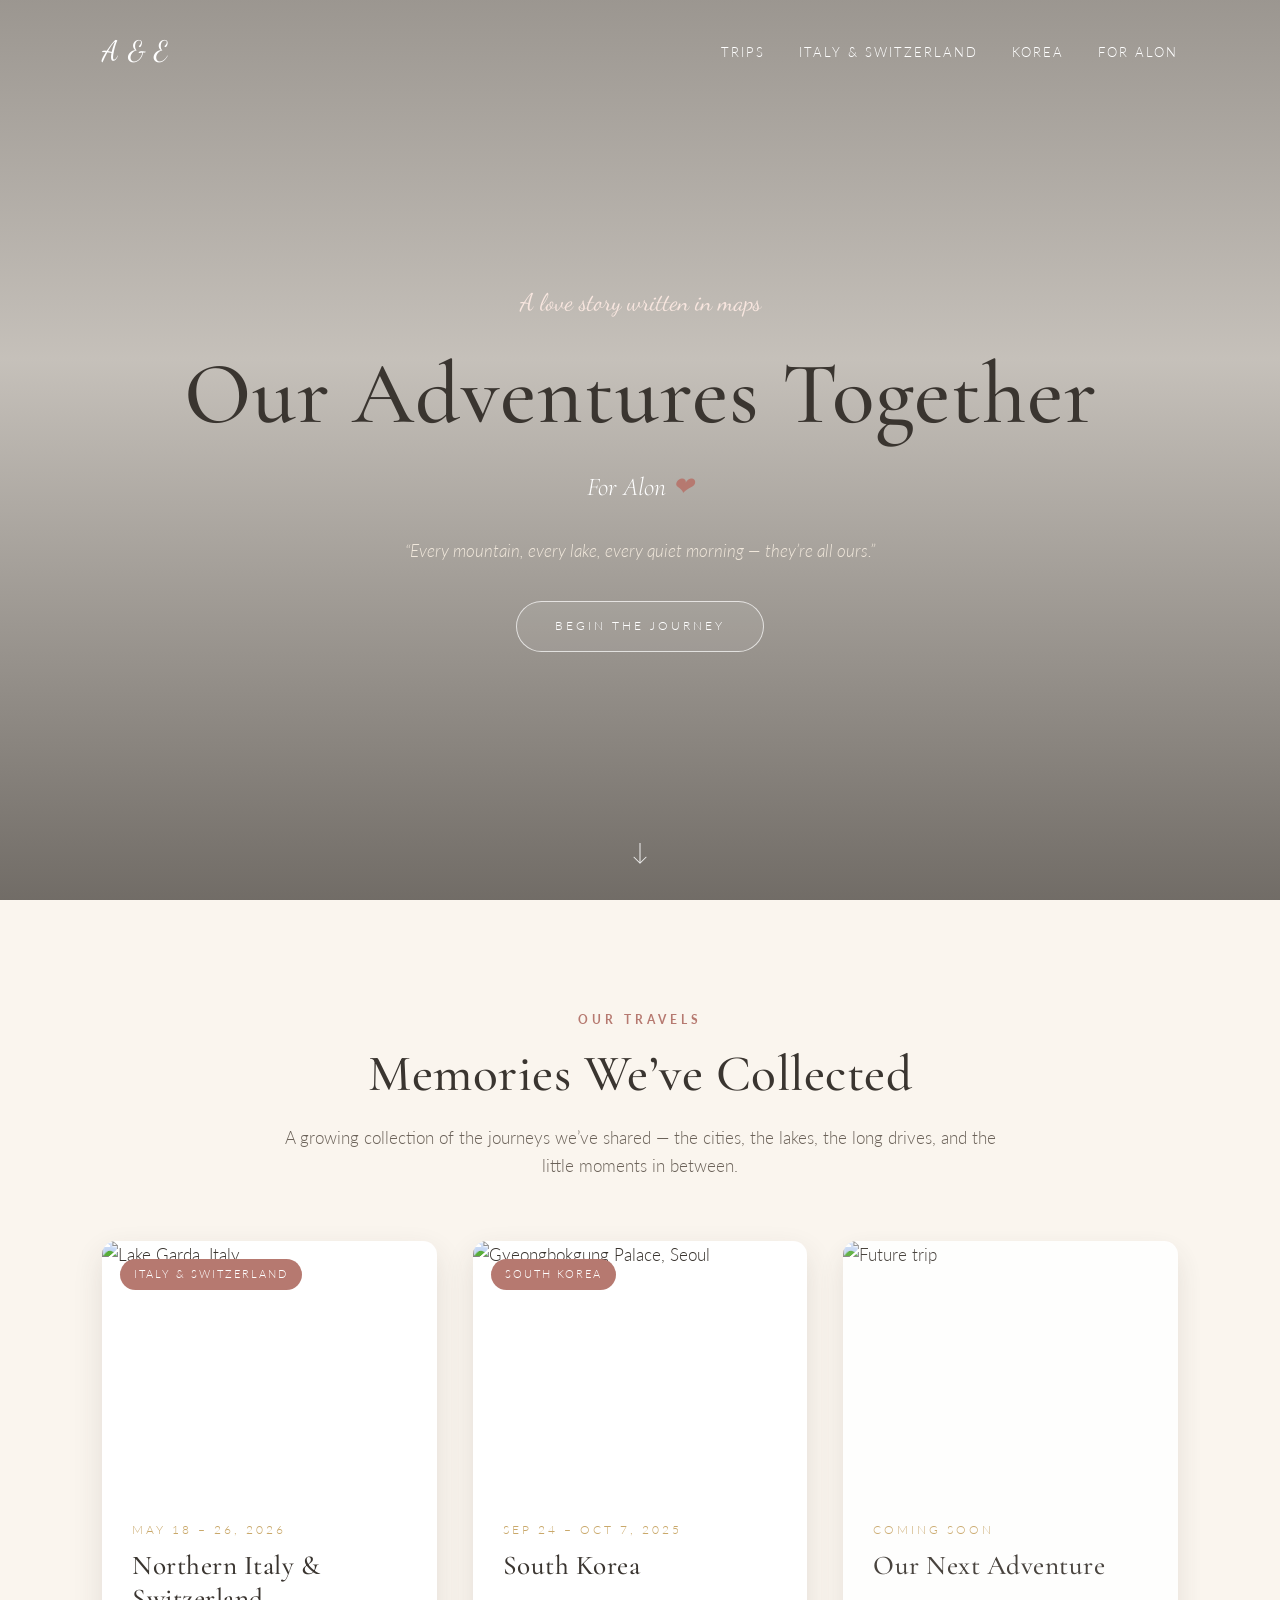
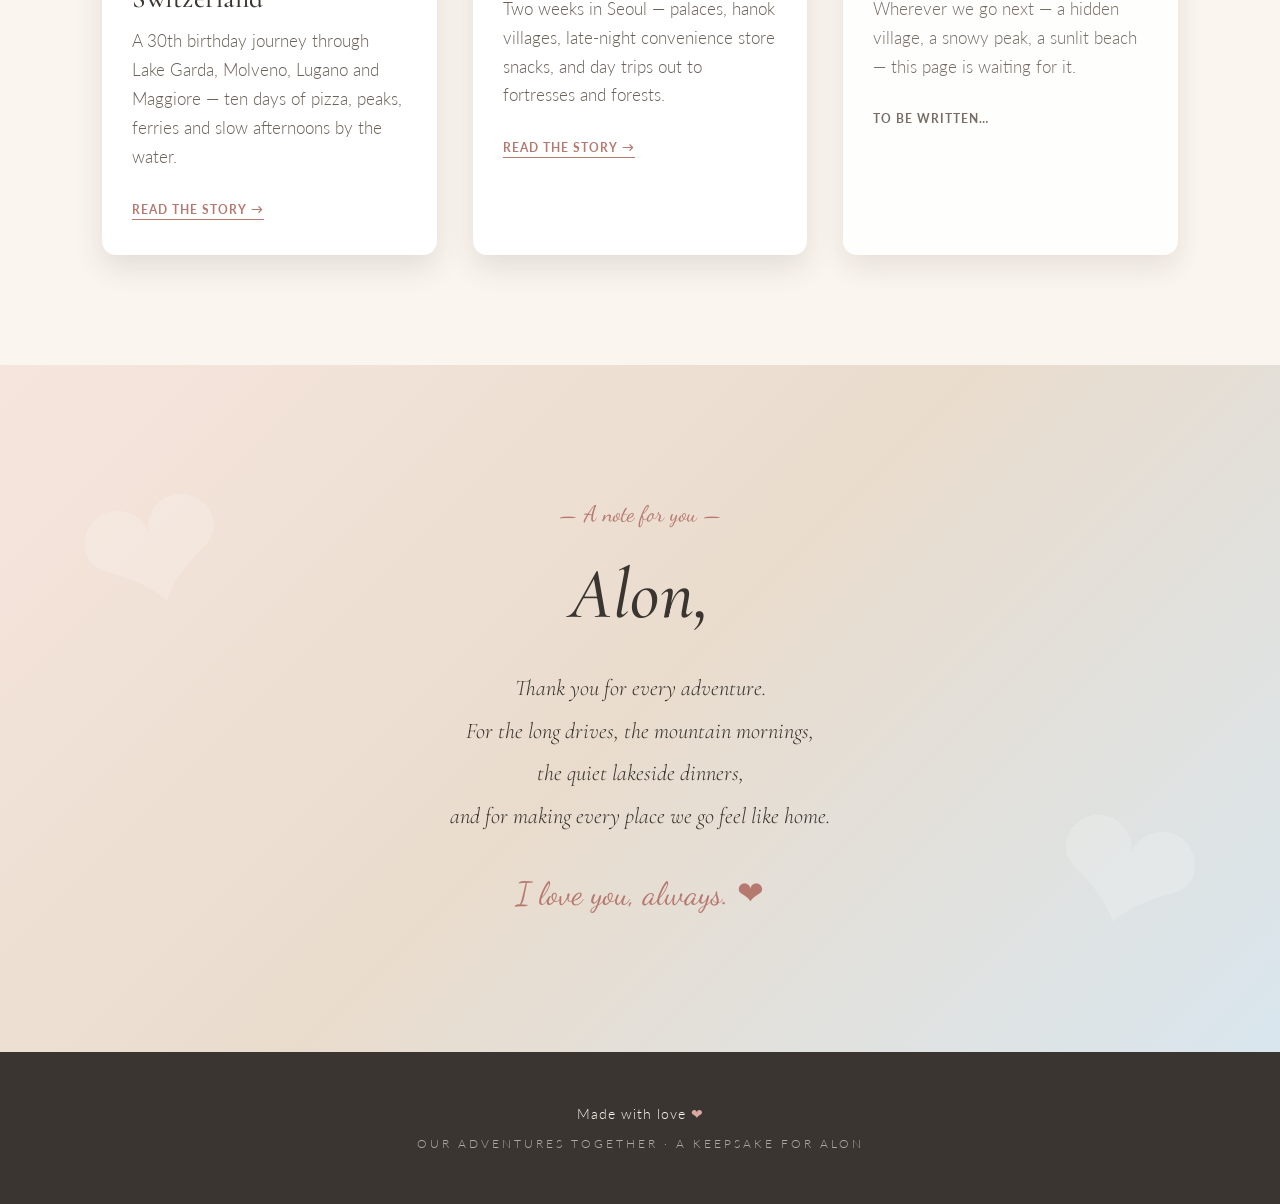
==== index.html @ 65551cc8 "Add files via upload" ====
<!DOCTYPE html>
<html lang="en">
<head>
  <meta charset="UTF-8" />
  <meta name="viewport" content="width=device-width, initial-scale=1.0" />
  <title>Our Adventures Together — For Alon ❤️</title>

  <!-- Google Fonts -->
  <link rel="preconnect" href="https://fonts.googleapis.com">
  <link rel="preconnect" href="https://fonts.gstatic.com" crossorigin>
  <link
    href="https://fonts.googleapis.com/css2?family=Cormorant+Garamond:ital,wght@0,400;0,500;0,600;0,700;1,400&family=Dancing+Script:wght@500;700&family=Lato:wght@300;400;700&display=swap"
    rel="stylesheet"
  />

  <link rel="stylesheet" href="styles.css" />
</head>
<body>

  <!-- ====== HERO ====== -->
  <header class="hero">
    <div class="hero__overlay"></div>
    <nav class="navbar">
      <a href="index.html" class="logo">A &amp; E</a>
      <ul class="nav-links">
        <li><a href="#trips">Trips</a></li>
        <li><a href="italy.html">Italy &amp; Switzerland</a></li>
        <li><a href="korea.html">Korea</a></li>
        <li><a href="#letter">For Alon</a></li>
      </ul>
    </nav>

    <div class="hero__content">
      <p class="hero__pretitle">A love story written in maps</p>
      <h1 class="hero__title">Our Adventures Together</h1>
      <p class="hero__subtitle">For Alon <span class="heart">❤</span></p>
      <p class="hero__quote">
        “Every mountain, every lake, every quiet morning — they’re all ours.”
      </p>
      <a href="#trips" class="btn">Begin the Journey</a>
    </div>

    <div class="hero__scroll">↓</div>
  </header>

  <!-- ====== TRIPS OVERVIEW ====== -->
  <section id="trips" class="section trips">
    <div class="section__intro">
      <p class="eyebrow">Our Travels</p>
      <h2 class="section__title">Memories We’ve Collected</h2>
      <p class="section__lead">
        A growing collection of the journeys we’ve shared — the cities, the lakes,
        the long drives, and the little moments in between.
      </p>
    </div>

    <div class="trip-cards">
      <!-- Italy & Switzerland -->
      <a href="italy.html" class="trip-card">
        <div class="trip-card__image">
          <img src="images/italy-hero.jpg" alt="Lake Garda, Italy" />
          <span class="trip-card__badge">Italy &amp; Switzerland</span>
        </div>
        <div class="trip-card__body">
          <p class="trip-card__date">May 18 – 26, 2026</p>
          <h3 class="trip-card__title">Northern Italy &amp; Switzerland</h3>
          <p class="trip-card__desc">
            A 30th birthday journey through Lake Garda, Molveno, Lugano and Maggiore —
            ten days of pizza, peaks, ferries and slow afternoons by the water.
          </p>
          <span class="trip-card__link">Read the Story →</span>
        </div>
      </a>

      <!-- Korea -->
      <a href="korea.html" class="trip-card">
        <div class="trip-card__image">
          <img src="images/gyeongbokgung.jpg" alt="Gyeongbokgung Palace, Seoul" />
          <span class="trip-card__badge">South Korea</span>
        </div>
        <div class="trip-card__body">
          <p class="trip-card__date">Sep 24 – Oct 7, 2025</p>
          <h3 class="trip-card__title">South Korea</h3>
          <p class="trip-card__desc">
            Two weeks in Seoul — palaces, hanok villages, late-night convenience store snacks,
            and day trips out to fortresses and forests.
          </p>
          <span class="trip-card__link">Read the Story →</span>
        </div>
      </a>

      <!-- Future trip placeholder -->
      <article class="trip-card trip-card--coming">
        <div class="trip-card__image">
          <img src="images/swiss-alps.jpg" alt="Future trip" />
        </div>
        <div class="trip-card__body">
          <p class="trip-card__date">Coming Soon</p>
          <h3 class="trip-card__title">Our Next Adventure</h3>
          <p class="trip-card__desc">
            Wherever we go next — a hidden village, a snowy peak, a sunlit beach —
            this page is waiting for it.
          </p>
          <span class="trip-card__link trip-card__link--muted">To Be Written…</span>
        </div>
      </article>
    </div>
  </section>

  <!-- ====== PERSONAL LETTER ====== -->
  <section id="letter" class="letter">
    <div class="letter__inner">
      <p class="letter__eyebrow">— A note for you —</p>
      <h2 class="letter__title">Alon,</h2>
      <p class="letter__body">
        Thank you for every adventure. <br/>
        For the long drives, the mountain mornings, <br/>
        the quiet lakeside dinners, <br/>
        and for making every place we go feel like home.
      </p>
      <p class="letter__signature">I love you, always. ❤</p>
    </div>
  </section>

  <!-- ====== FOOTER ====== -->
  <footer class="footer">
    <p>Made with love <span class="heart">❤</span></p>
    <p class="footer__small">Our Adventures Together · A keepsake for Alon</p>
  </footer>

</body>
</html>
---- styles.css ----
/* =========================================================
   Our Adventures Together — Stylesheet
   A romantic travel keepsake site for Alon ❤
   ========================================================= */

/* ---------- Reset & Base ---------- */
*,
*::before,
*::after {
  box-sizing: border-box;
  margin: 0;
  padding: 0;
}

:root {
  --cream: #faf5ee;
  --cream-deep: #f3ecdf;
  --beige: #e8dcc4;
  --rose: #d8a8a0;
  --rose-deep: #b67970;
  --sky: #cfe1ec;
  --sky-deep: #8fb6c9;
  --ink: #3a3530;
  --ink-soft: #6b6259;
  --gold: #c9a86a;
  --shadow: 0 12px 30px rgba(58, 53, 48, 0.12);
  --radius: 14px;
}

html { scroll-behavior: smooth; }

body {
  font-family: 'Lato', sans-serif;
  font-weight: 300;
  color: var(--ink);
  background: var(--cream);
  line-height: 1.7;
  font-size: 17px;
  overflow-x: hidden;
}

img { display: block; max-width: 100%; height: auto; }

a { color: inherit; text-decoration: none; }

/* ---------- Typography helpers ---------- */
h1, h2, h3, h4 {
  font-family: 'Cormorant Garamond', serif;
  font-weight: 500;
  color: var(--ink);
  line-height: 1.2;
  letter-spacing: 0.5px;
}

.eyebrow {
  font-family: 'Lato', sans-serif;
  text-transform: uppercase;
  letter-spacing: 4px;
  font-size: 12px;
  color: var(--rose-deep);
  margin-bottom: 14px;
  font-weight: 700;
}

.eyebrow--light { color: #f8e6df; }

.heart {
  color: var(--rose-deep);
  display: inline-block;
  animation: pulse 2.4s ease-in-out infinite;
}

@keyframes pulse {
  0%, 100% { transform: scale(1); }
  50%      { transform: scale(1.15); }
}

/* ---------- Section base ---------- */
.section {
  padding: 110px 8vw;
}

.section__intro {
  text-align: center;
  max-width: 720px;
  margin: 0 auto 60px;
}

.section__title {
  font-size: clamp(2rem, 4vw, 3.2rem);
  margin-bottom: 18px;
}

.section__lead {
  color: var(--ink-soft);
  font-size: 1.05rem;
}

/* =========================================================
   HERO (Home page)
   ========================================================= */
.hero {
  position: relative;
  min-height: 100vh;
  background-image: url('images/home-hero.jpg');
  background-size: cover;
  background-position: center;
  color: #fff;
  display: flex;
  flex-direction: column;
}

.hero__overlay {
  position: absolute; inset: 0;
  background: linear-gradient(
    180deg,
    rgba(40, 35, 30, 0.45) 0%,
    rgba(40, 35, 30, 0.25) 40%,
    rgba(40, 35, 30, 0.65) 100%
  );
}

.navbar {
  position: relative;
  z-index: 2;
  display: flex;
  justify-content: space-between;
  align-items: center;
  padding: 28px 8vw;
}

.logo {
  font-family: 'Dancing Script', cursive;
  font-size: 28px;
  letter-spacing: 1px;
  color: inherit;
}

.nav-links {
  list-style: none;
  display: flex;
  gap: 34px;
  font-size: 13px;
  text-transform: uppercase;
  letter-spacing: 2px;
}

.nav-links a {
  position: relative;
  padding-bottom: 4px;
  transition: color .3s ease;
}

.nav-links a::after {
  content: '';
  position: absolute;
  bottom: 0; left: 0;
  width: 0; height: 1px;
  background: currentColor;
  transition: width .35s ease;
}

.nav-links a:hover::after,
.nav-links a.active::after { width: 100%; }

.hero__content {
  position: relative;
  z-index: 2;
  margin: auto;
  text-align: center;
  padding: 60px 6vw;
  animation: fadeUp 1.4s ease both;
}

@keyframes fadeUp {
  from { opacity: 0; transform: translateY(30px); }
  to   { opacity: 1; transform: translateY(0); }
}

.hero__pretitle {
  font-family: 'Dancing Script', cursive;
  font-size: 1.5rem;
  color: #f8e6df;
  margin-bottom: 18px;
}

.hero__title {
  font-size: clamp(2.6rem, 7vw, 5.5rem);
  font-weight: 500;
  margin-bottom: 18px;
  letter-spacing: 1px;
}

.hero__subtitle {
  font-family: 'Cormorant Garamond', serif;
  font-style: italic;
  font-size: 1.6rem;
  margin-bottom: 28px;
}

.hero__quote {
  max-width: 600px;
  margin: 0 auto 36px;
  font-style: italic;
  color: #f1e8dc;
  font-size: 1.05rem;
}

.btn {
  display: inline-block;
  padding: 14px 38px;
  border: 1px solid rgba(255,255,255,0.7);
  border-radius: 50px;
  letter-spacing: 3px;
  text-transform: uppercase;
  font-size: 12px;
  background: rgba(255,255,255,0.07);
  backdrop-filter: blur(4px);
  transition: all .35s ease;
}

.btn:hover {
  background: #fff;
  color: var(--ink);
  transform: translateY(-2px);
  box-shadow: 0 10px 24px rgba(0,0,0,0.2);
}

.hero__scroll {
  position: relative;
  z-index: 2;
  text-align: center;
  font-size: 24px;
  padding-bottom: 28px;
  animation: bounce 2.4s ease infinite;
  opacity: 0.85;
}

@keyframes bounce {
  0%, 100% { transform: translateY(0); }
  50%      { transform: translateY(8px); }
}

/* =========================================================
   TRIPS OVERVIEW (Home page)
   ========================================================= */
.trips { background: var(--cream); }

.trip-cards {
  display: grid;
  grid-template-columns: repeat(auto-fit, minmax(300px, 1fr));
  gap: 36px;
  max-width: 1180px;
  margin: 0 auto;
}

.trip-card {
  background: #fff;
  border-radius: var(--radius);
  overflow: hidden;
  box-shadow: var(--shadow);
  transition: transform .5s ease, box-shadow .5s ease;
  display: block;
  color: inherit;
}

.trip-card:hover {
  transform: translateY(-8px);
  box-shadow: 0 22px 44px rgba(58, 53, 48, 0.18);
}

.trip-card__image {
  position: relative;
  overflow: hidden;
  aspect-ratio: 4/3;
}

.trip-card__image img {
  width: 100%; height: 100%;
  object-fit: cover;
  transition: transform 1.2s ease;
}

.trip-card:hover .trip-card__image img {
  transform: scale(1.08);
}

.trip-card__badge {
  position: absolute;
  top: 18px; left: 18px;
  background: var(--rose-deep);
  color: #fff;
  font-size: 11px;
  letter-spacing: 2px;
  text-transform: uppercase;
  padding: 6px 14px;
  border-radius: 30px;
}

.trip-card__body {
  padding: 28px 30px 32px;
}

.trip-card__date {
  font-size: 12px;
  letter-spacing: 3px;
  text-transform: uppercase;
  color: var(--gold);
  margin-bottom: 10px;
}

.trip-card__title {
  font-size: 1.7rem;
  margin-bottom: 12px;
}

.trip-card__desc {
  color: var(--ink-soft);
  margin-bottom: 22px;
}

.trip-card__link {
  font-weight: 700;
  letter-spacing: 1px;
  text-transform: uppercase;
  font-size: 12px;
  color: var(--rose-deep);
  border-bottom: 1px solid var(--rose-deep);
  padding-bottom: 2px;
  transition: color .3s ease, border-color .3s ease;
}

.trip-card:hover .trip-card__link { color: var(--ink); border-color: var(--ink); }
.trip-card__link--muted { color: var(--ink-soft); border-color: transparent; }

.trip-card--coming { opacity: 0.92; }

/* =========================================================
   TRIP HERO (Italy / Korea pages)
   ========================================================= */
.trip-hero {
  position: relative;
  min-height: 60vh;
  background-size: cover;
  background-position: center;
  color: #fff;
  display: flex;
  flex-direction: column;
}

.trip-hero--italy {
  background-image: url('images/italy-hero.jpg');
}

.trip-hero--korea {
  background-image: url('images/korea-hero.jpg');
}

.trip-hero__overlay {
  position: absolute; inset: 0;
  background: linear-gradient(180deg, rgba(50,40,40,0.30) 0%, rgba(50,40,40,0.55) 100%);
}

.navbar--solid { color: #fff; }

.trip-hero__content {
  position: relative;
  z-index: 2;
  margin: auto;
  text-align: center;
  padding: 80px 6vw;
  animation: fadeUp 1.4s ease both;
}

.trip-hero__title {
  font-size: clamp(2.4rem, 6vw, 4.8rem);
  margin-bottom: 14px;
}

.trip-hero__sub {
  font-family: 'Cormorant Garamond', serif;
  font-style: italic;
  font-size: 1.2rem;
}

/* =========================================================
   TRIP CONTENT (shared between Italy & Korea pages)
   ========================================================= */
.trip-content {
  max-width: 1000px;
  margin: 0 auto;
  padding: 90px 6vw 80px;
}

.block {
  margin-bottom: 70px;
}

.block__title {
  font-size: 1.9rem;
  margin-bottom: 22px;
  display: flex;
  align-items: center;
  gap: 14px;
}

.block__title--big { font-size: 2.4rem; }
.block__title--light { color: #fff; }

.ico {
  display: inline-flex;
  width: 42px; height: 42px;
  border-radius: 50%;
  background: var(--beige);
  align-items: center;
  justify-content: center;
  color: var(--rose-deep);
  font-size: 18px;
  flex-shrink: 0;
}

.ico--light {
  background: rgba(255,255,255,0.18);
  color: #fff;
}

/* Route */
.route {
  list-style: none;
  display: flex;
  flex-wrap: wrap;
  gap: 14px;
}

.route li {
  background: #fff;
  border: 1px solid var(--beige);
  padding: 14px 22px;
  border-radius: 40px;
  display: flex;
  align-items: center;
  gap: 12px;
  font-family: 'Cormorant Garamond', serif;
  font-size: 1.1rem;
  transition: transform .3s ease, background .3s ease;
}

.route li:hover {
  transform: translateY(-3px);
  background: var(--cream);
}

.route li span {
  display: inline-flex;
  width: 28px; height: 28px;
  border-radius: 50%;
  background: var(--rose-deep);
  color: #fff;
  align-items: center;
  justify-content: center;
  font-family: 'Lato', sans-serif;
  font-size: 13px;
  font-weight: 700;
}

/* Tips grid */
.tips-grid {
  display: grid;
  grid-template-columns: repeat(auto-fit, minmax(230px, 1fr));
  gap: 22px;
}

.tip {
  background: #fff;
  border-radius: var(--radius);
  padding: 26px 24px;
  border: 1px solid var(--beige);
  transition: all .35s ease;
}

.tip:hover {
  transform: translateY(-4px);
  border-color: var(--rose);
  box-shadow: var(--shadow);
}

.tip h4 {
  font-size: 1.25rem;
  margin-bottom: 8px;
}

.tip p {
  color: var(--ink-soft);
  font-size: 0.95rem;
}

/* Highlight box (e.g. convenience stores callout) */
.highlight-box {
  background: linear-gradient(135deg, var(--rose-deep), #c98f86);
  color: #fff;
  padding: 40px 36px;
  border-radius: var(--radius);
  box-shadow: var(--shadow);
}

.highlight-box p { color: #fff; opacity: 0.95; }

/* Place sections */
.place__header {
  border-left: 3px solid var(--rose);
  padding-left: 18px;
  margin-bottom: 30px;
}

.place__sub {
  color: var(--ink-soft);
  font-style: italic;
  margin-top: 6px;
}

.place__grid {
  display: grid;
  grid-template-columns: 1.2fr 1fr;
  gap: 50px;
  align-items: start;
}

.place__grid--reverse .place__text { order: 2; }
.place__grid--reverse .place__photos { order: 1; }

.place__text h4 {
  font-size: 1.4rem;
  color: var(--rose-deep);
  margin: 28px 0 8px;
}

.place__text h4:first-child { margin-top: 0; }

.place__text p {
  color: var(--ink-soft);
}

.place__text .bullet {
  list-style: none;
  margin-top: 6px;
}

.place__text .bullet li {
  position: relative;
  padding-left: 22px;
  margin-bottom: 8px;
  color: var(--ink-soft);
}

.place__text .bullet li::before {
  content: '✦';
  position: absolute;
  left: 0;
  color: var(--rose);
  font-size: 0.9rem;
  top: 2px;
}

.place__photos {
  display: grid;
  gap: 20px;
}

.place__photos img {
  width: 100%;
  border-radius: var(--radius);
  box-shadow: var(--shadow);
  aspect-ratio: 4/3;
  object-fit: cover;
  transition: transform .8s ease;
}

.place__photos img:hover { transform: scale(1.03); }

/* =========================================================
   GALLERY GRID (used inside trip pages)
   ========================================================= */
.gallery__grid {
  display: grid;
  grid-template-columns: repeat(auto-fit, minmax(200px, 1fr));
  gap: 12px;
}

.gallery__item {
  position: relative;
  overflow: hidden;
  border-radius: 10px;
  aspect-ratio: 1/1;
  display: block;
}

.gallery__item img {
  width: 100%; height: 100%;
  object-fit: cover;
  transition: transform 1.1s ease, filter .6s ease;
  filter: saturate(0.95);
}

.gallery__item::after {
  content: '';
  position: absolute; inset: 0;
  background: linear-gradient(180deg, rgba(0,0,0,0) 60%, rgba(0,0,0,0.35));
  opacity: 0;
  transition: opacity .45s ease;
}

.gallery__item:hover img {
  transform: scale(1.08);
  filter: saturate(1.1);
}

.gallery__item:hover::after { opacity: 1; }

/* Back link */
.back-link-wrap {
  text-align: center;
  margin-top: 40px;
}

.back-link {
  font-size: 13px;
  letter-spacing: 3px;
  text-transform: uppercase;
  color: var(--rose-deep);
  border-bottom: 1px solid var(--rose-deep);
  padding-bottom: 4px;
  transition: color .3s ease, border-color .3s ease;
}

.back-link:hover { color: var(--ink); border-color: var(--ink); }

/* =========================================================
   PERSONAL LETTER (home page)
   ========================================================= */
.letter {
  background: linear-gradient(135deg, #f6e5dd 0%, #e9dccd 50%, #d9e6ee 100%);
  padding: 130px 6vw;
  text-align: center;
  position: relative;
  overflow: hidden;
}

.letter::before,
.letter::after {
  content: '❤';
  position: absolute;
  font-size: 180px;
  color: #fff;
  opacity: 0.18;
}

.letter::before { top: 30px; left: 6%; transform: rotate(-15deg); }
.letter::after  { bottom: 30px; right: 6%; transform: rotate(15deg); }

.letter__inner {
  max-width: 700px;
  margin: 0 auto;
  position: relative;
  z-index: 1;
}

.letter__eyebrow {
  font-family: 'Dancing Script', cursive;
  font-size: 1.4rem;
  color: var(--rose-deep);
  margin-bottom: 18px;
}

.letter__title {
  font-family: 'Cormorant Garamond', serif;
  font-size: clamp(2.6rem, 6vw, 4.5rem);
  font-style: italic;
  margin-bottom: 30px;
}

.letter__body {
  font-family: 'Cormorant Garamond', serif;
  font-size: 1.4rem;
  color: var(--ink);
  font-style: italic;
  line-height: 1.9;
  margin-bottom: 30px;
}

.letter__signature {
  font-family: 'Dancing Script', cursive;
  font-size: 2rem;
  color: var(--rose-deep);
}

/* =========================================================
   FOOTER
   ========================================================= */
.footer {
  background: var(--ink);
  color: var(--cream);
  text-align: center;
  padding: 50px 20px;
  font-size: 14px;
  letter-spacing: 1px;
}

.footer .heart { color: var(--rose); }

.footer__small {
  margin-top: 8px;
  font-size: 12px;
  letter-spacing: 3px;
  text-transform: uppercase;
  opacity: 0.6;
}

/* =========================================================
   RESPONSIVE
   ========================================================= */
@media (max-width: 820px) {
  .nav-links { display: none; }

  .section { padding: 80px 6vw; }

  .place__grid {
    grid-template-columns: 1fr;
    gap: 30px;
  }

  .place__grid--reverse .place__text { order: 0; }
  .place__grid--reverse .place__photos { order: 0; }

  .trip-content { padding: 60px 6vw 60px; }

  .letter { padding: 90px 6vw; }
}

@media (max-width: 480px) {
  body { font-size: 16px; }

  .navbar { padding: 20px 6vw; }
  .hero__title { font-size: 2.6rem; }
  .hero__quote { font-size: 0.95rem; }

  .block__title { font-size: 1.5rem; }
  .block__title--big { font-size: 1.9rem; }

  .gallery__grid { grid-template-columns: repeat(2, 1fr); }
}
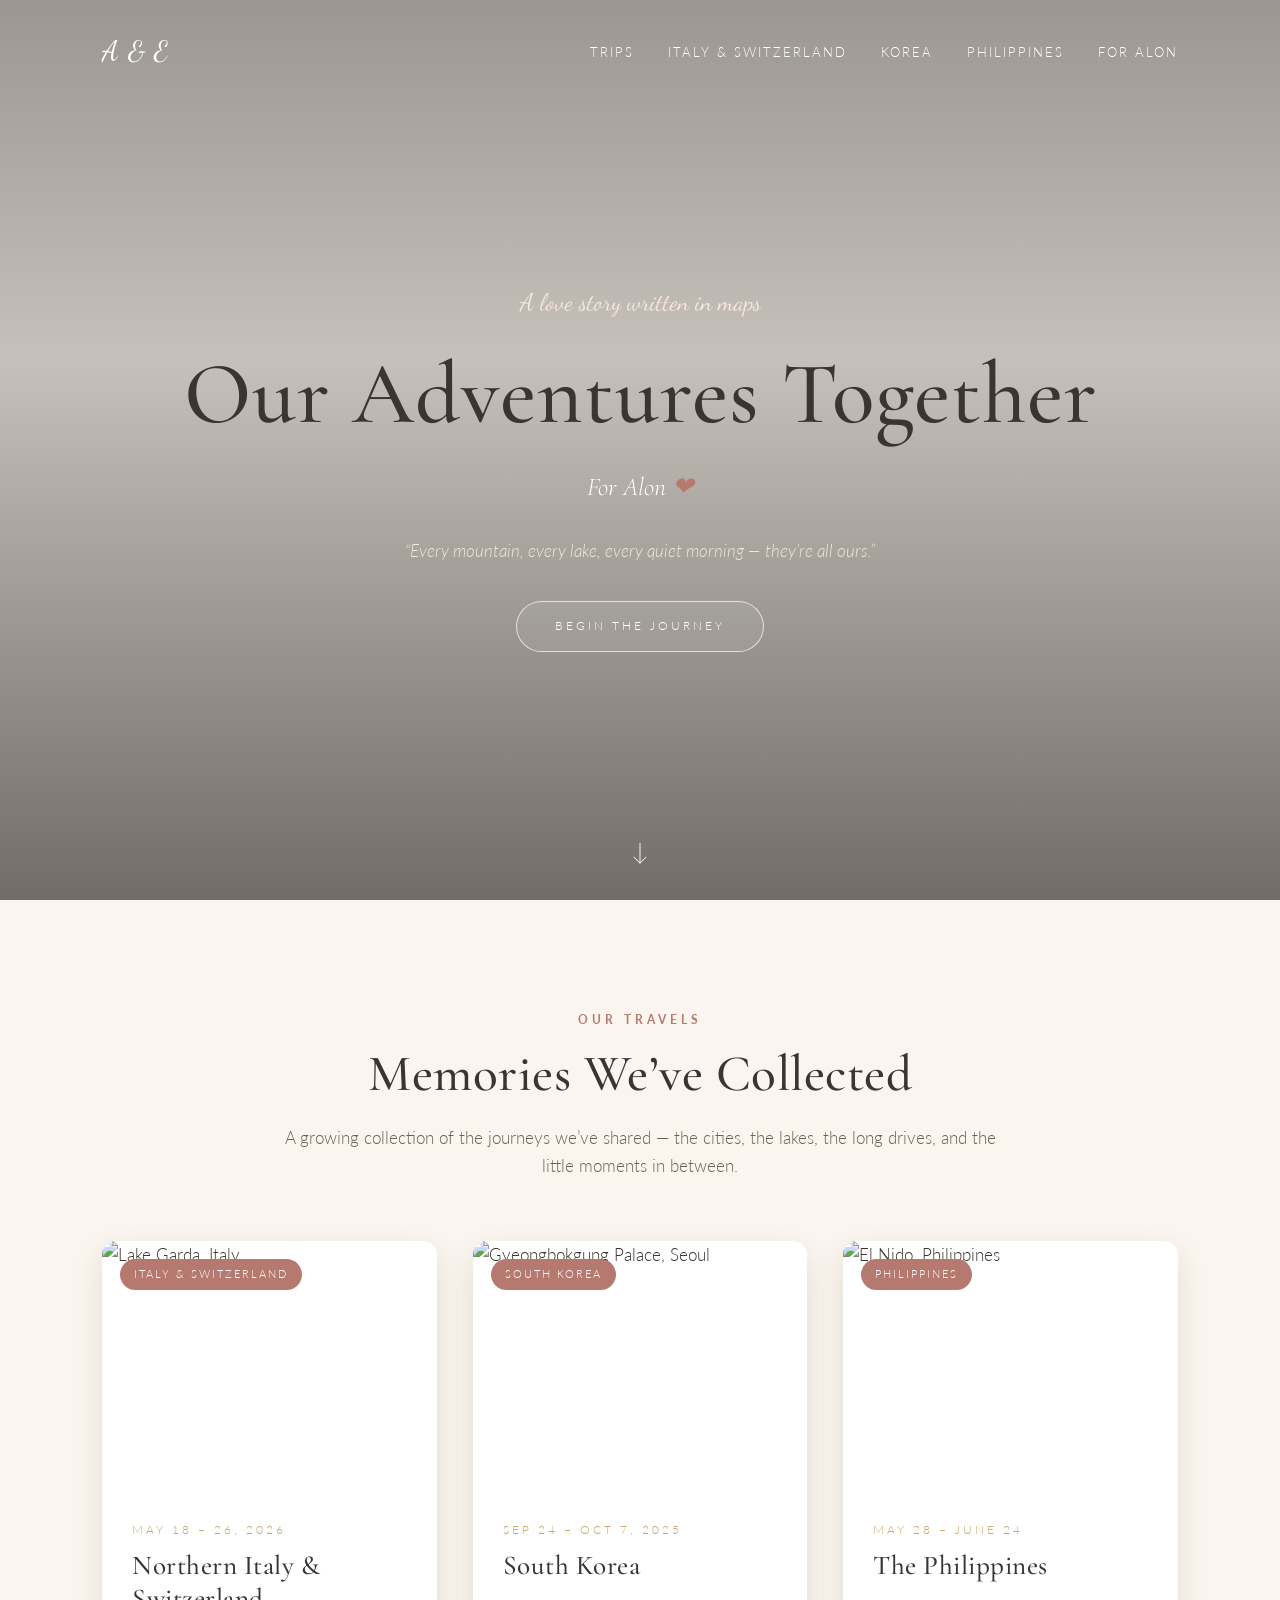
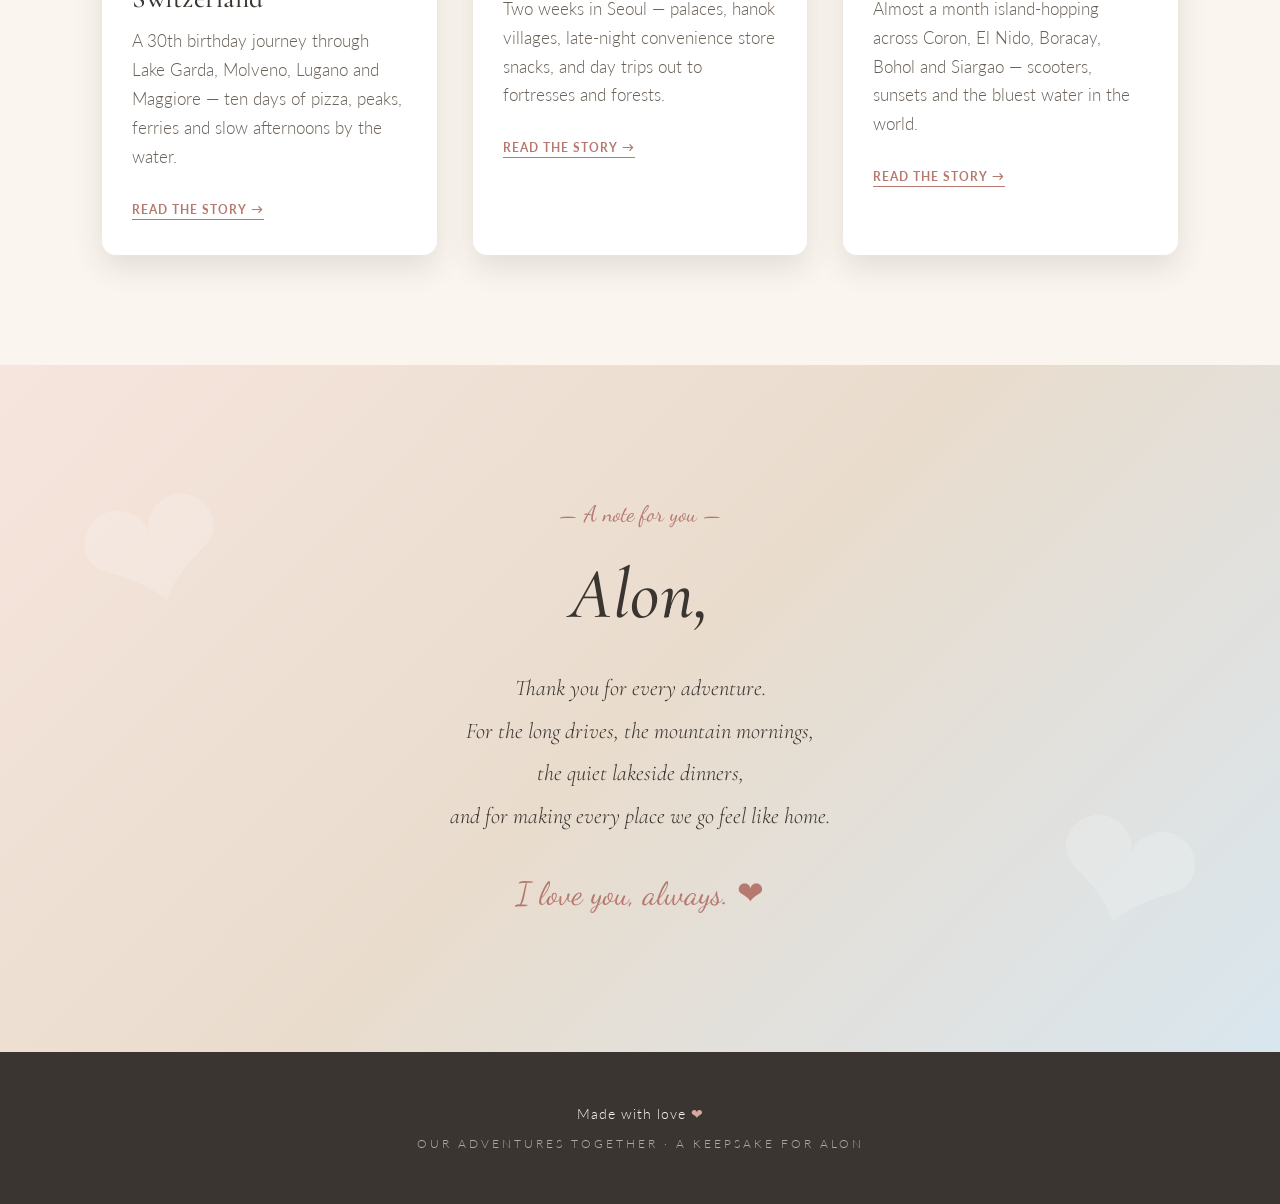
==== commit 4521fda6: "Add files via upload" ====
--- a/index.html
+++ b/index.html
@@ -26,6 +26,7 @@
         <li><a href="#trips">Trips</a></li>
         <li><a href="italy.html">Italy &amp; Switzerland</a></li>
         <li><a href="korea.html">Korea</a></li>
+        <li><a href="philippines.html">Philippines</a></li>
         <li><a href="#letter">For Alon</a></li>
       </ul>
     </nav>
@@ -89,21 +90,22 @@
         </div>
       </a>
 
-      <!-- Future trip placeholder -->
-      <article class="trip-card trip-card--coming">
+      <!-- Philippines -->
+      <a href="philippines.html" class="trip-card">
         <div class="trip-card__image">
-          <img src="images/swiss-alps.jpg" alt="Future trip" />
+          <img src="images/el-nido.jpg" alt="El Nido, Philippines" />
+          <span class="trip-card__badge">Philippines</span>
         </div>
         <div class="trip-card__body">
-          <p class="trip-card__date">Coming Soon</p>
-          <h3 class="trip-card__title">Our Next Adventure</h3>
+          <p class="trip-card__date">May 28 – June 24</p>
+          <h3 class="trip-card__title">The Philippines</h3>
           <p class="trip-card__desc">
-            Wherever we go next — a hidden village, a snowy peak, a sunlit beach —
-            this page is waiting for it.
+            Almost a month island‑hopping across Coron, El Nido, Boracay, Bohol and Siargao —
+            scooters, sunsets and the bluest water in the world.
           </p>
-          <span class="trip-card__link trip-card__link--muted">To Be Written…</span>
+          <span class="trip-card__link">Read the Story →</span>
         </div>
-      </article>
+      </a>
     </div>
   </section>
 
--- a/styles.css
+++ b/styles.css
@@ -356,6 +356,10 @@
   background-image: url('images/korea-hero.jpg');
 }
 
+.trip-hero--philippines {
+  background-image: url('images/philippines-hero.jpg');
+}
+
 .trip-hero__overlay {
   position: absolute; inset: 0;
   background: linear-gradient(180deg, rgba(50,40,40,0.30) 0%, rgba(50,40,40,0.55) 100%);
@@ -505,6 +509,29 @@
 
 .highlight-box p { color: #fff; opacity: 0.95; }
 
+.highlight-box .bullet--light {
+  list-style: none;
+  margin-top: 8px;
+}
+
+.highlight-box .bullet--light li {
+  position: relative;
+  padding-left: 22px;
+  margin-bottom: 8px;
+  color: #fff;
+  opacity: 0.95;
+}
+
+.highlight-box .bullet--light li::before {
+  content: '✦';
+  position: absolute;
+  left: 0;
+  color: #fff;
+  font-size: 0.9rem;
+  top: 2px;
+  opacity: 0.85;
+}
+
 /* Place sections */
 .place__header {
   border-left: 3px solid var(--rose);
